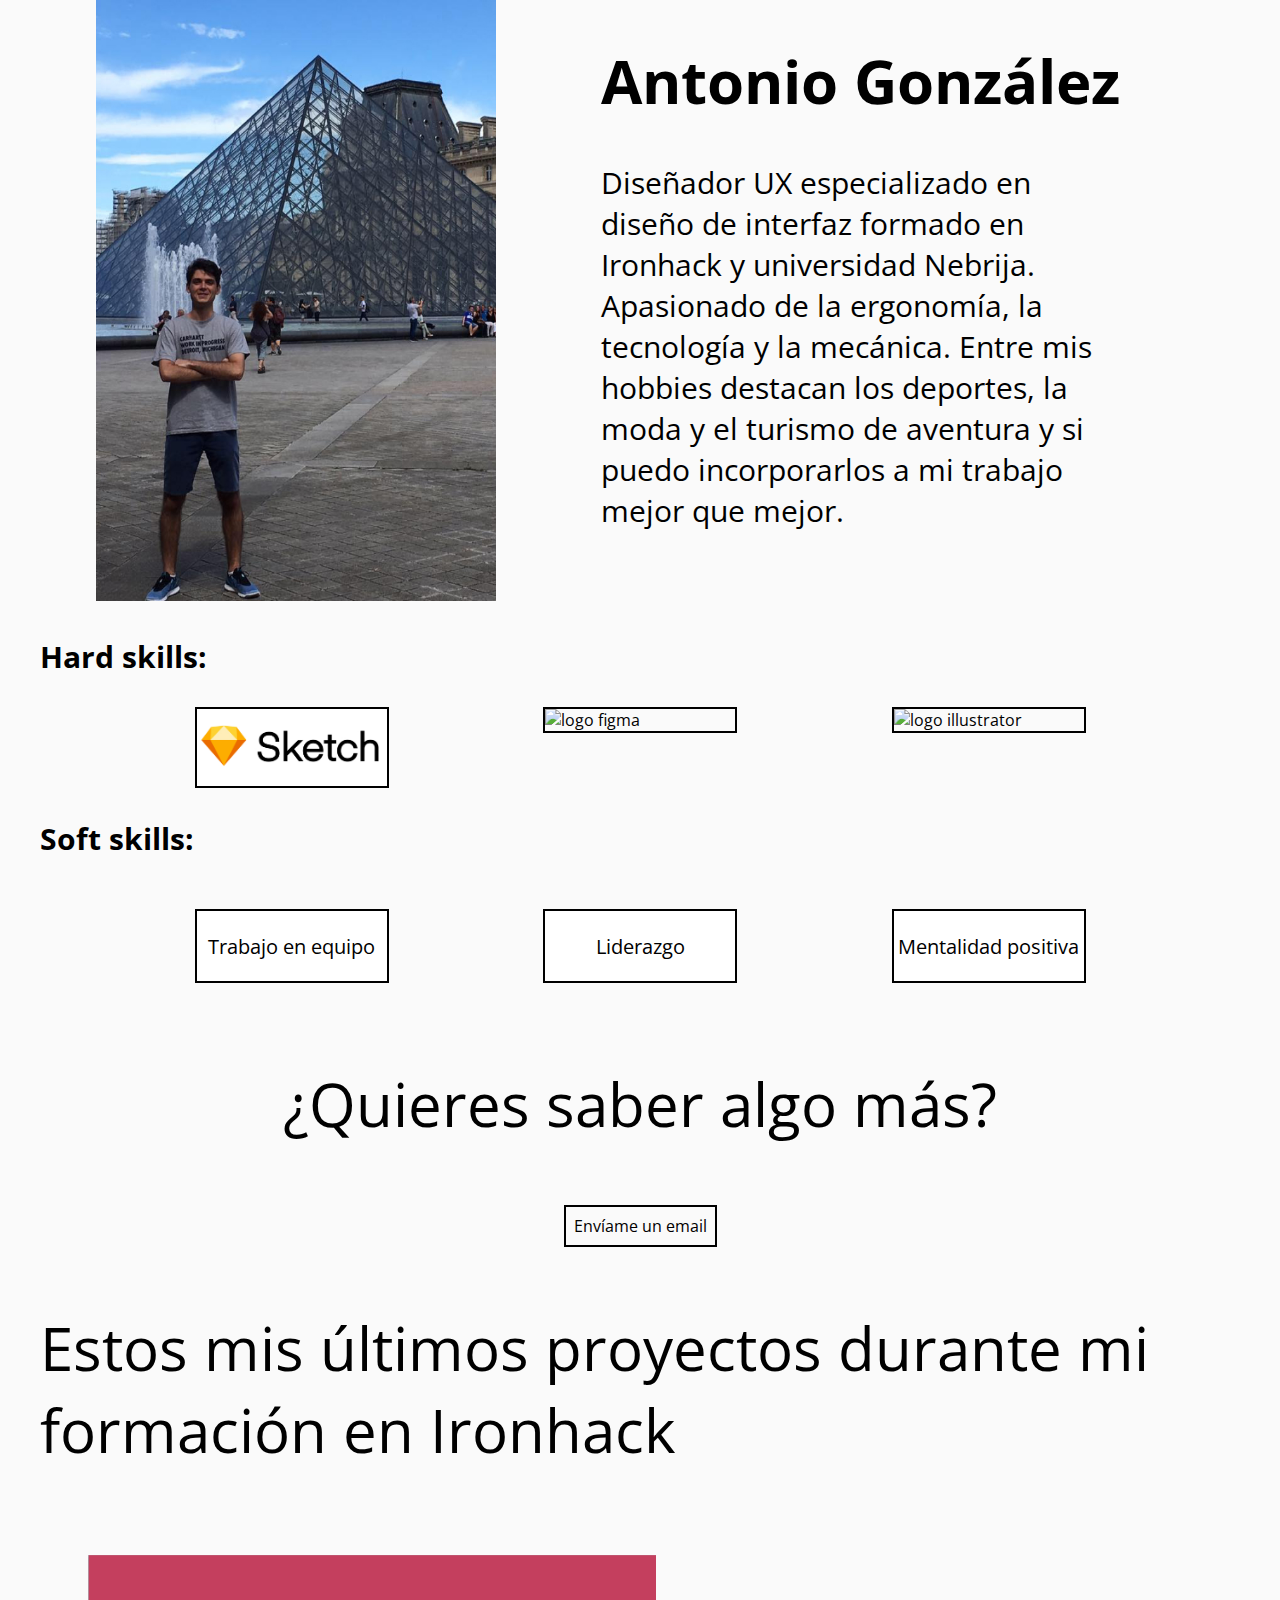
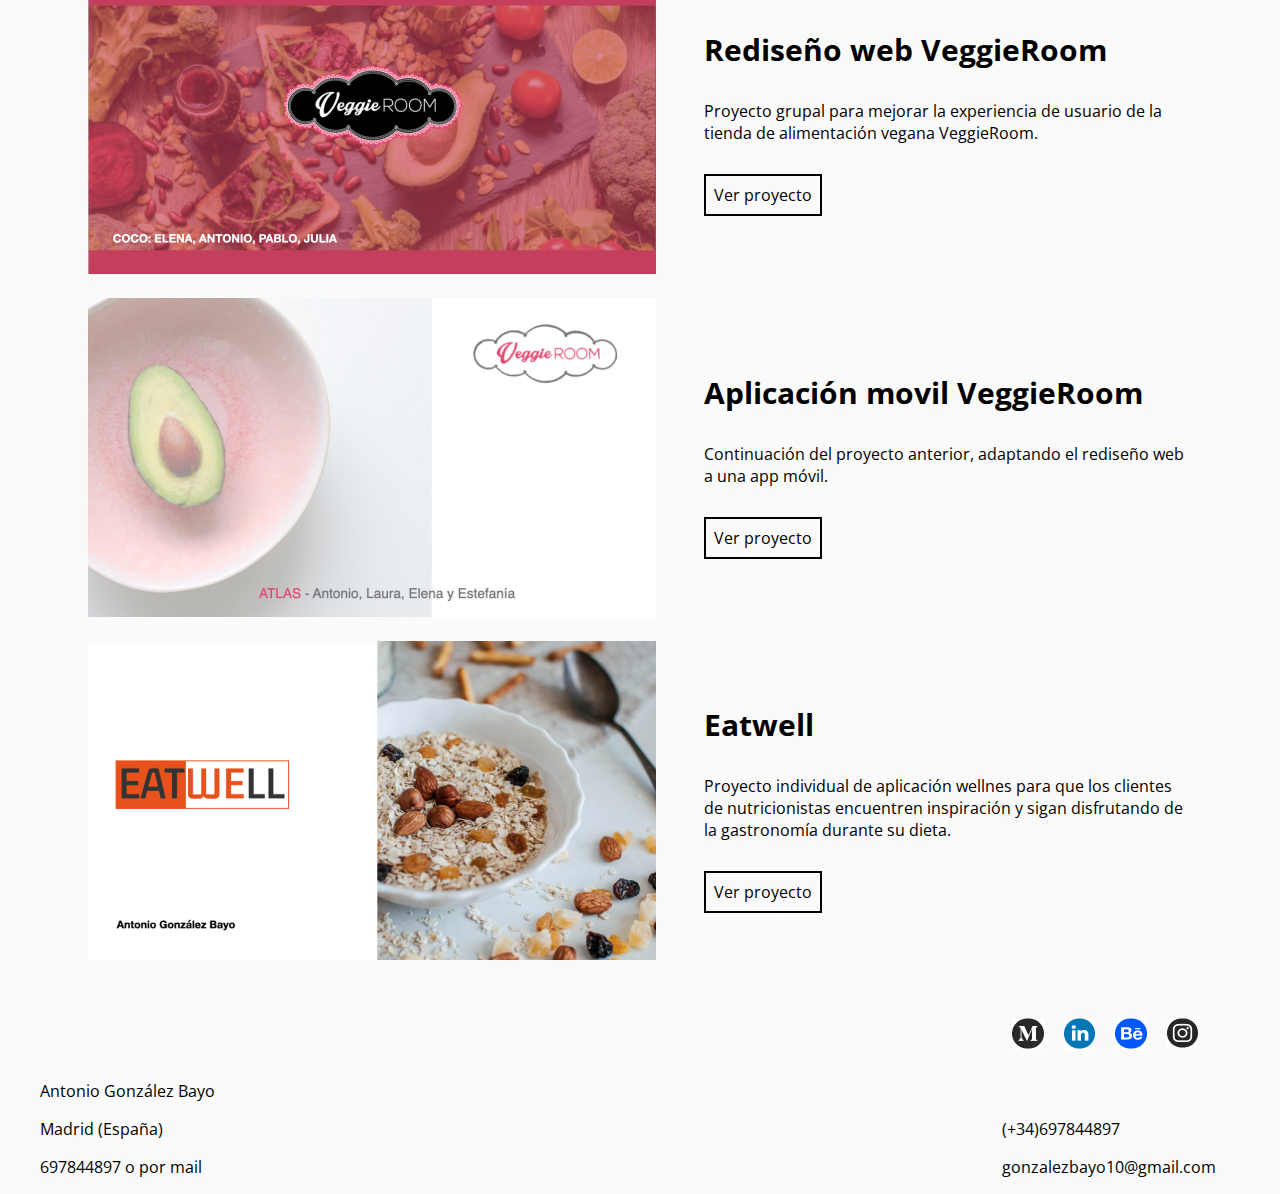
==== index.html @ b609bb6b "Add files via upload" ====
<!DOCTYPE html>
<html lang="en">
<head>
    <meta charset="UTF-8">
    <meta name="viewport" content="width=device-width, initial-scale=1.0">
    <title>Portfolio</title>
    <link rel="stylesheet" href="styles/style.css">
    <link href="https://fonts.googleapis.com/css2?family=Open+Sans:wght@300;400;600;700&display=swap" rel="stylesheet">


</head>
<div class="movil-content">
    Por favor, mira mi portfolio en un ordenador
</div>
<div class="desk-content">
<body>
    <header>
        <div>
            <img id="fotoperfil" src="img/FotoPerfil.jpg" alt="fotoperfil">
        </div>
        <div class="presentacion">
            
            <h1>Antonio González</h1>
            <p>Diseñador UX especializado en diseño de interfaz formado en Ironhack y universidad Nebrija. Apasionado de la ergonomía, la tecnología y la mecánica. Entre mis hobbies destacan los deportes, la moda y el turismo de aventura y si puedo incorporarlos a mi trabajo mejor que mejor.</p>    
        </div>
        </header>
    <main>
        <div>
            <h3>Hard skills:</h3>
            <div class="hardSkills">
                <img src="img/LogoSketchJPG.jpg" alt="logo sketch">
                <img src="imG/LogoFigma JPG.jpg" alt="logo figma">
                <img src="imG/LogoIllustratorJPG.jpg" alt="logo illustrator">
            </div>
            <h3>Soft skills:</h3>
            <div class="softSkills">
                <p>Trabajo en equipo</p>
                <p>Liderazgo</p>
                <p>Mentalidad positiva</p>
            </div>
            
        </div>
        <div class="contacto-rapido">
            <p id="pregunta"> ¿Quieres saber algo más?</p>
            <a href="mailto:gonzalezbayo10@gmail.com">Envíame un email</a>
        </div>
        <p id="estos">Estos mis últimos proyectos durante mi formación en Ironhack</p>
        <div class="proyectos">
            <div class="proyecto">
                <div class="imagenproyecto">
                    <img src="img/VeggieRoomDesk.jpg" alt="foto VeggieRoom desk">
                </div>
                <div class="resumen">
                    <h3>Rediseño web VeggieRoom</h3>
                    <p> Proyecto grupal para mejorar la experiencia de usuario de la tienda de alimentación vegana VeggieRoom. </p>
                    <a href="https://medium.com" target="blank" rel="noopener no referrer">Ver proyecto</a>
                </div>
                
            </div>
            <div class="proyecto">
                <div class="imagenproyecto">
                    <img src="img/VeggieRoomApp.jpg" alt="foto VeggieRoom app">
                </div>
                <div class="resumen">
                    <h3>Aplicación movil VeggieRoom</h3>
                    <p>Continuación del proyecto anterior, adaptando el rediseño web a una app móvil.</p>
                    <a href="https://medium.com" target="blank" rel="noopener no referrer">Ver proyecto</a>    
                </div>
            </div>
            <div class="proyecto">
                <div class="imagenproyecto">
                    <img src="img/EatwellApp.png" alt="foto eatwell">
                </div>
                <div class="resumen">
                    <h3>Eatwell</h3>
                    <p>Proyecto individual de aplicación wellnes para que los clientes de nutricionistas encuentren inspiración y sigan disfrutando de la gastronomía durante su dieta. </p>
                    <a href="https://medium.com" target="blank" rel="noopener no referrer">Ver proyecto</a>
                </div>

            </div>
        </div>
        <footer class="footer">
            <div class="media">
                <a href="https://medium.com" target="blank" rel="noopener no referrer">
                    <img src="img/Medium.jpg" alt="Logo medium">
                </a>
                <a href="https://www.linkedin.com/in/antonio-gonzález-bayo-5770051b6/" target="blank" rel="noopener no referrer">
                    <img src="img/LinkedIn.jpg" alt="Logo linkedin">

                </a>
                <a href="https://medium.com" target="blank" rel="noopener no referrer">
                    <img src="img/Behance.jpg" alt="Logo behance">

                </a>
                <a href="https://medium.com" target="blank" rel="noopener no referrer">
                    <img src="img/Instagram.jpg" alt="Logo instagram">

                </a>
            </div>
            <div class="pies">
                <div class="piecontacto">
                    <p>Antonio González Bayo</p>
                    <p>Madrid (España)</p>
                    <p>697844897 o por mail</p>
                </div>
                
                <div class="datos">
                    <p>(+34)697844897</p>
                    <p>gonzalezbayo10@gmail.com</p>
                </div>
            </div>
            
        </footer>
    </main>
</body>
</div>
</html>
---- styles/style.css ----
body{
    font-family: "open sans", sans-serif;
    background-color: #FAFAFA;
    max-width: 1200px;
    margin: 0 auto;
}

.hardSkills{
    display: flex;
    flex-direction: row;
    justify-content: space-evenly;
}
.hardSkills > img{
    width: 190px;
    height: 100%;
    border: 2px solid black;

}
    

.softSkills {
    display:flex;
    flex-direction: row;
    justify-content: space-evenly;
    
}
.softSkills > p {
    display: flex;
    width: 190px;
    height: 70px;
    background-color: white;
    align-items: center;
    justify-content: center;
    border: 2px solid black;
    font-size: 20px;

} 

.contacto-rapido{
    display: flex;
    flex-direction: column;
    align-items: center;
}
.media{
    display: flex;
    flex-direction: row;
    justify-content: flex-end;
    margin-right: 32px; 
}
.media > a {
    padding:10px;
}

.pies{
    display: flex;
    flex-direction: row;
    justify-content: space-between;
    align-items: flex-end;
    margin-right: 24px;
} 
.proyecto{
    display: flex;
    flex-direction: row;
    align-items: center;
    margin-left: 24px;
}
.proyecto > .imagenproyecto{
    display: flex;
    margin-left: 24px;
    margin-top: 24px;

}
.proyecto > .imagenproyecto img{
   height: 319px;
   width: 568px;
}

.proyecto > .resumen{
    margin-left: 48px;
    margin-right: 48px;
}
.proyecto > .resumen p{
    margin-bottom:40px;
}
footer{
    margin-top: 48px;
   
}
header{
    display: flex;
    flex-direction: row;
    margin-right: 64px;
    justify-content: space-evenly;

}
header p{
    font-size: 30px;
    width: 500px;
}

.presentacion{
    margin-left: 48px;
}

h1{
    font-size: 60px;
}
#pregunta{
    font-size: 60px;
}


#fotoperfil{
    width: 400px;
}
.contacto-rapido a{
    border: 2px solid black;
    padding: 8px;
    text-decoration: none;
    transition: all 1s ease;  
    color: black 
}
.contacto-rapido a:hover{
    background-color:black;
    color:white
 
}
.resumen a{
    border: 2px solid black;
    padding: 8px;
    text-decoration: none;
    transition: all 1s ease;  
    color: black 
}
.resumen a:hover{
    background-color:black;
    color:white
 
}
footer{
    font-size: 16px;
}
#estos{
    font-size: 60px;
}
h3 {
    font-size:30px;
}

.movil-content{
    display: none;
}
@media only screen and (max-width:415px){
    .desk-content{
        display: none;
    }
}
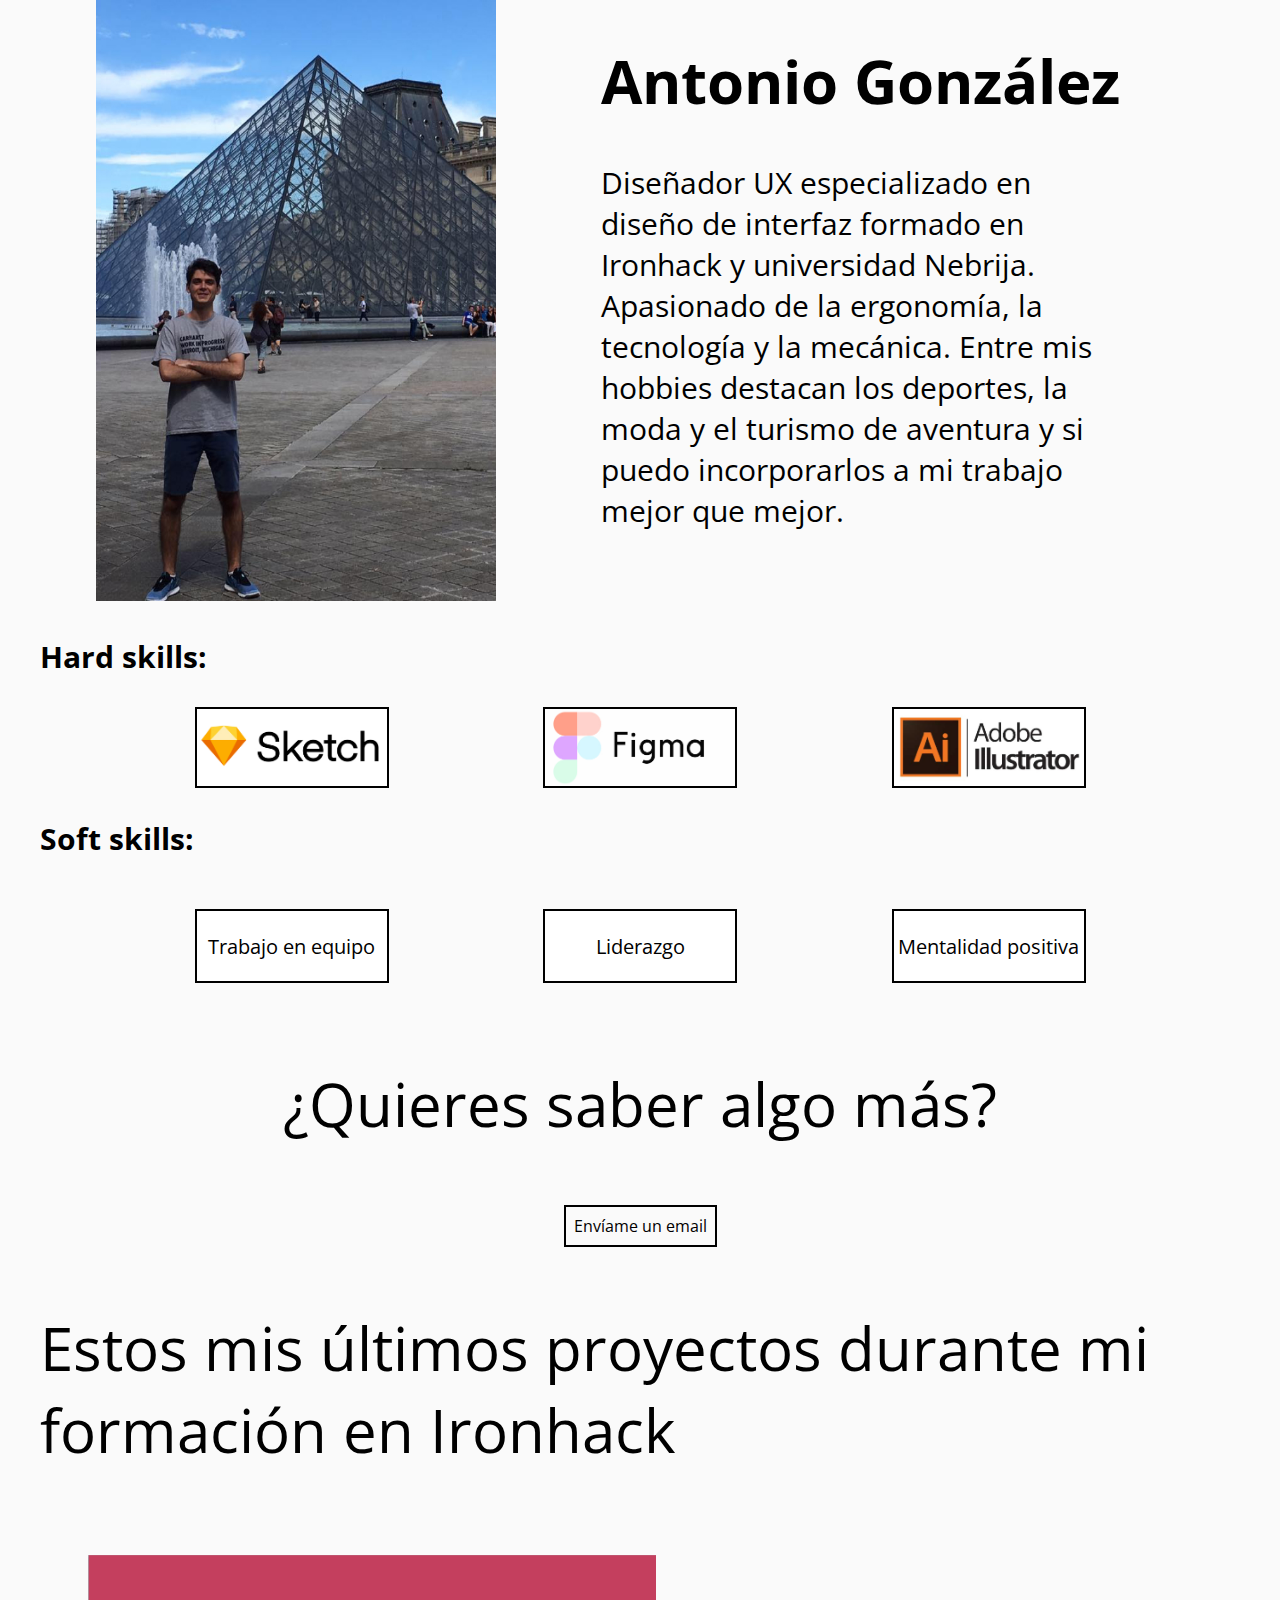
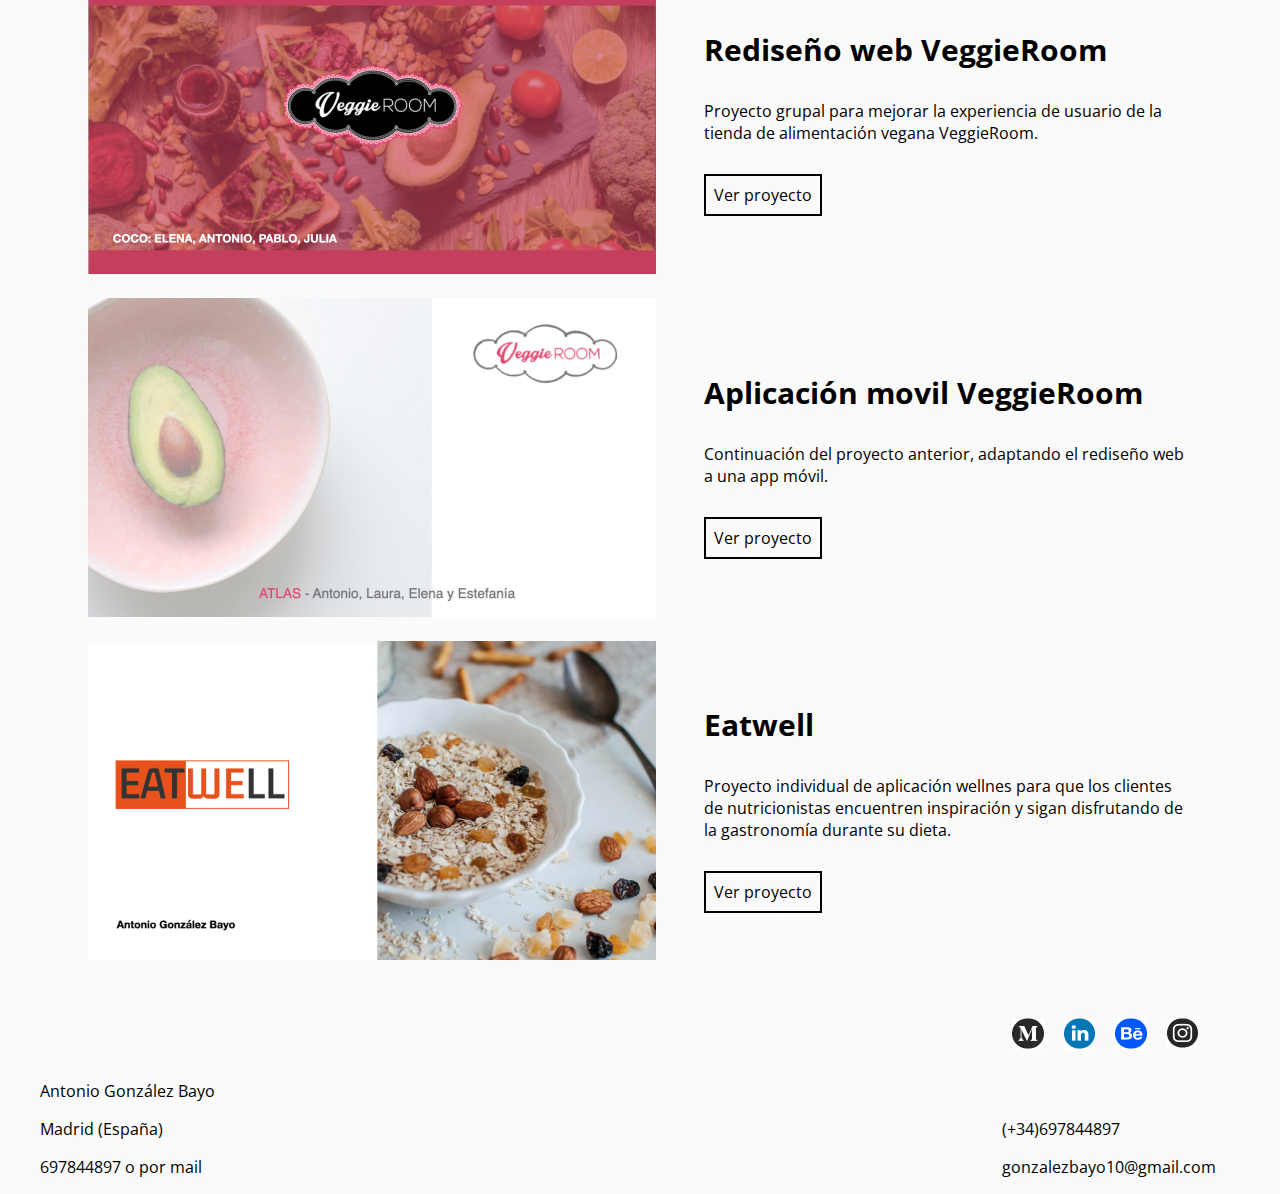
==== commit 5b3fb288: "Add files via upload" ====
--- a/index.html
+++ b/index.html
@@ -28,9 +28,9 @@
         <div>
             <h3>Hard skills:</h3>
             <div class="hardSkills">
-                <img src="img/LogoSketchJPG.jpg" alt="logo sketch">
-                <img src="imG/LogoFigma JPG.jpg" alt="logo figma">
-                <img src="imG/LogoIllustratorJPG.jpg" alt="logo illustrator">
+                <img src="img/logosketch.jpg" alt="logo sketch">
+                <img src="img/logofigma.jpg" alt="logo figma">
+                <img src="img/logoillustrator.jpg" alt="logo illustrator">
             </div>
             <h3>Soft skills:</h3>
             <div class="softSkills">
--- a/styles/style.css
+++ b/styles/style.css
@@ -154,4 +154,11 @@
     .desk-content{
         display: none;
     }
+    .movil-content{
+        display: flex;
+        flex-direction: row;
+        justify-content: center;
+        align-content: center;
+
+    }
 }
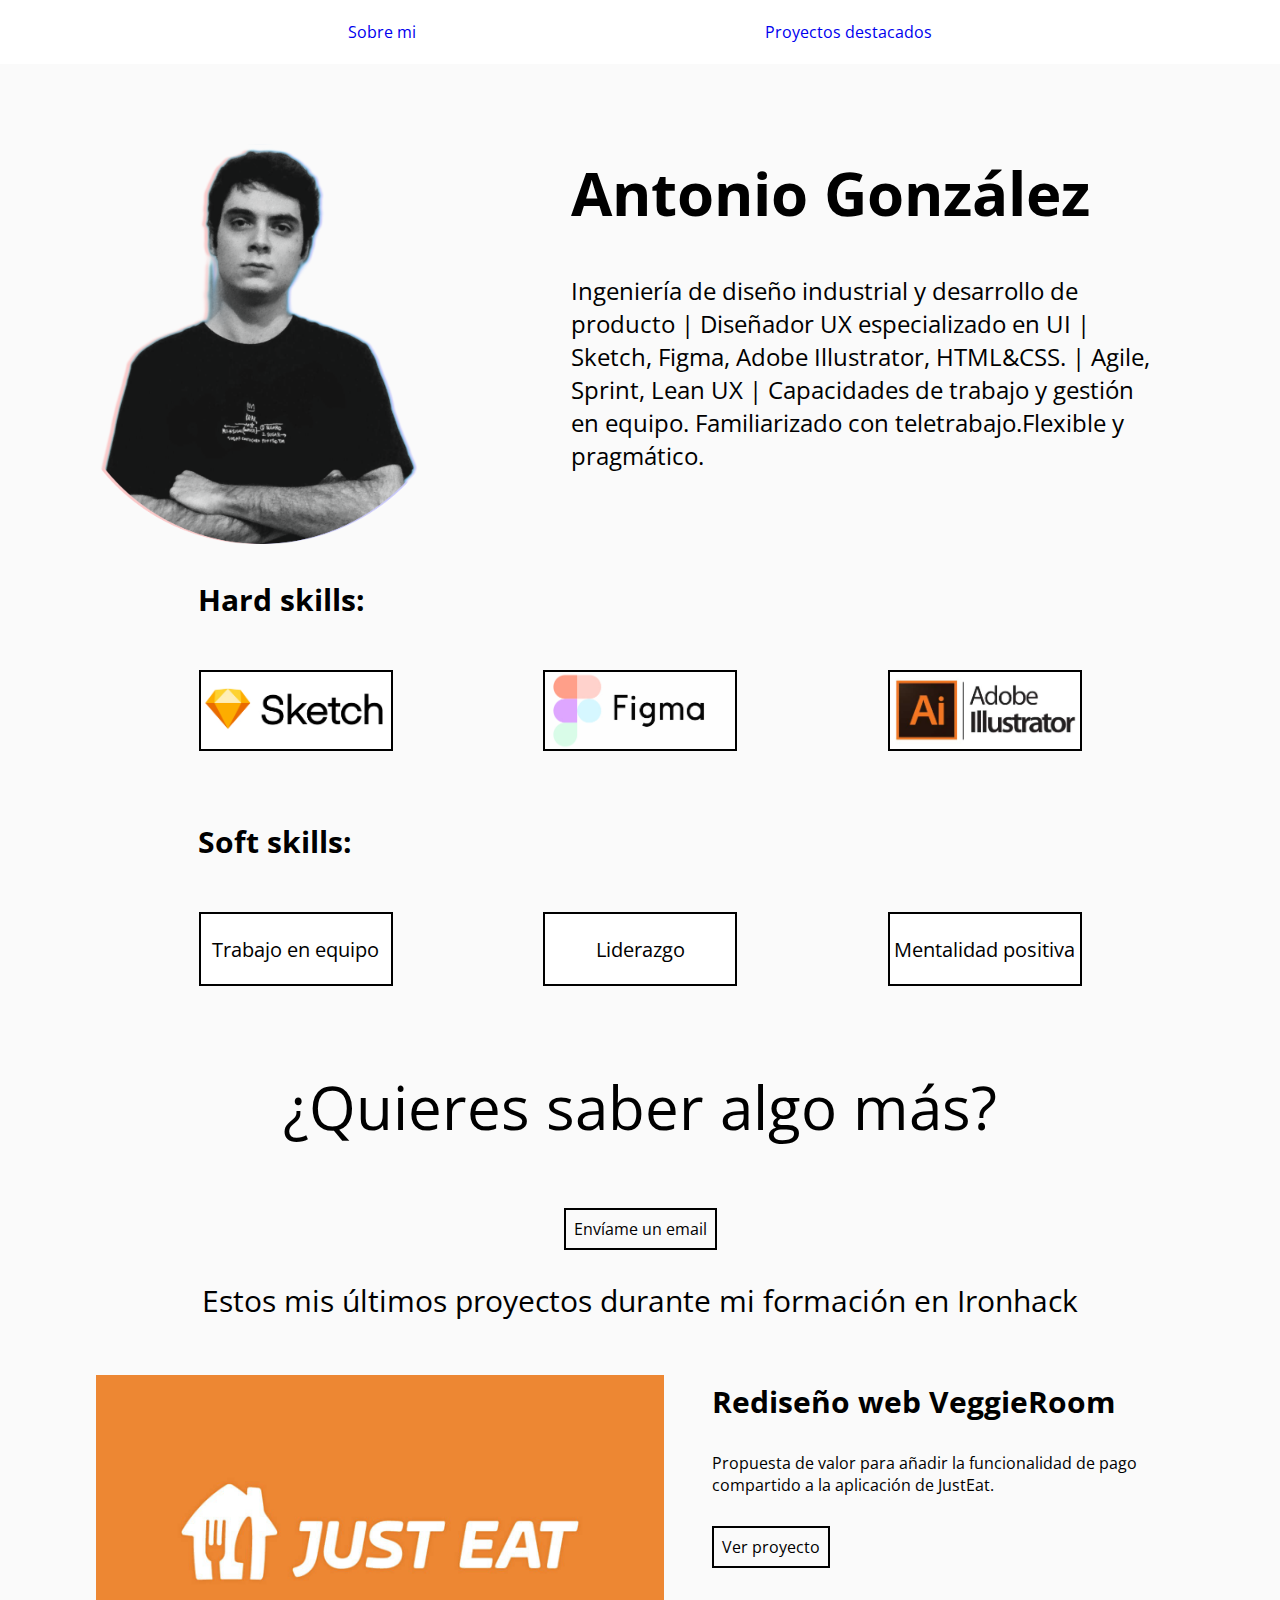
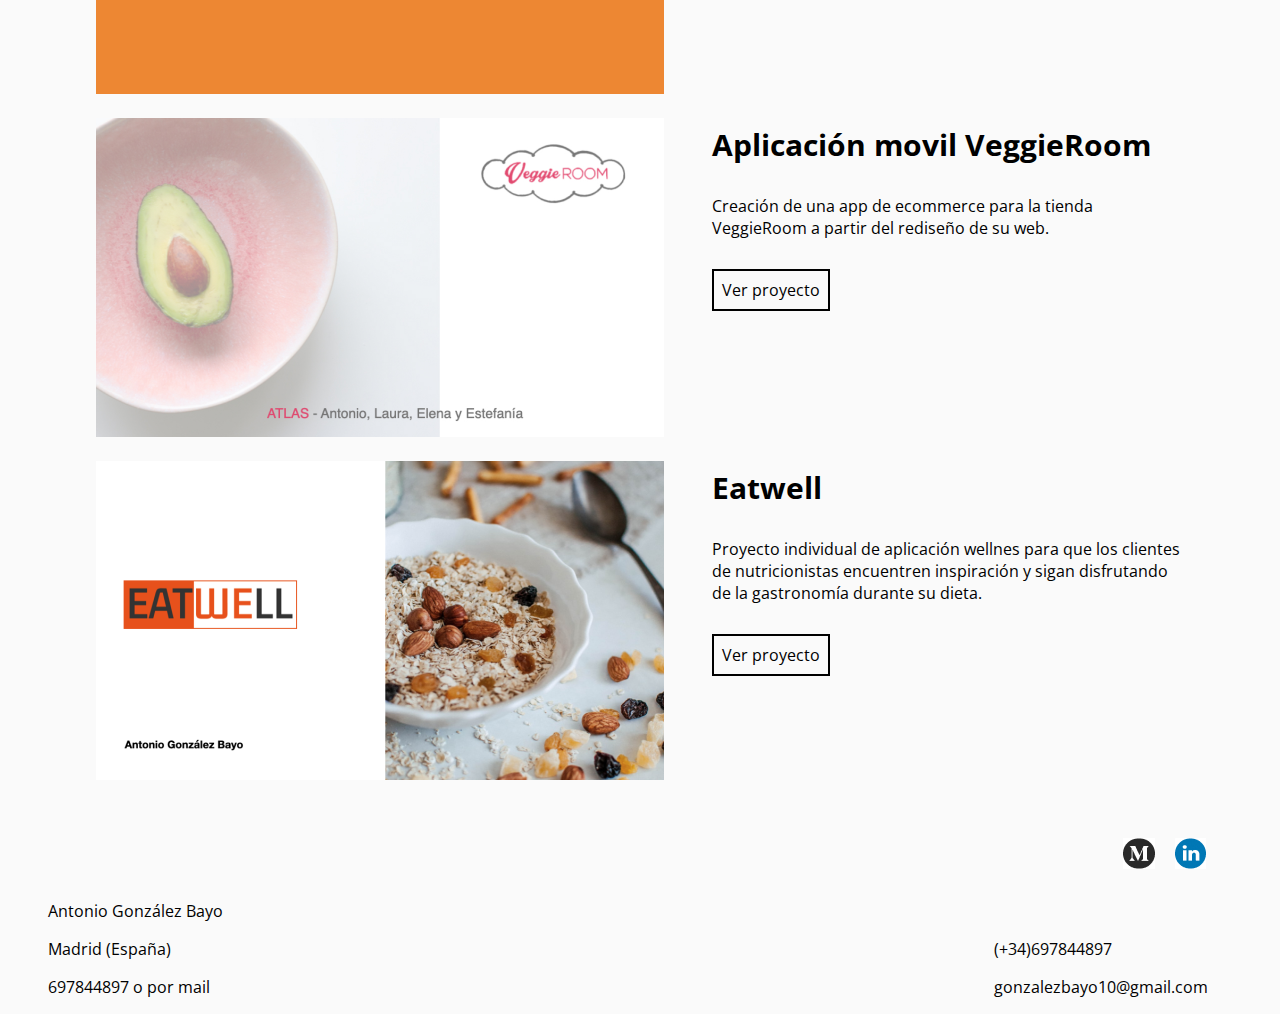
==== commit 92504534: "Add files via upload" ====
--- a/index.html
+++ b/index.html
@@ -14,25 +14,36 @@
 </div>
 <div class="desk-content">
 <body>
+    <div class="navvar">
+     <a class="link" href="#nombre" >
+        Sobre mi
+     </a>
+     <a class="link" href="#estos">
+         Proyectos destacados
+     </a>    
+    
+    </div>
+
     <header>
         <div>
-            <img id="fotoperfil" src="img/FotoPerfil.jpg" alt="fotoperfil">
+            <img id="fotoperfil" src="img/profile-pic.png" alt="fotoperfil">
         </div>
         <div class="presentacion">
             
-            <h1>Antonio González</h1>
-            <p>Diseñador UX especializado en diseño de interfaz formado en Ironhack y universidad Nebrija. Apasionado de la ergonomía, la tecnología y la mecánica. Entre mis hobbies destacan los deportes, la moda y el turismo de aventura y si puedo incorporarlos a mi trabajo mejor que mejor.</p>    
+            <h1 id="nombre">Antonio González</h1>
+          
+            <p>Ingeniería de diseño industrial y desarrollo de producto | Diseñador UX especializado en UI | Sketch, Figma, Adobe Illustrator, HTML&CSS. | Agile, Sprint, Lean UX | Capacidades de trabajo y gestión en equipo. Familiarizado con teletrabajo.Flexible y pragmático.</p>    
         </div>
-        </header>
+    </header>
     <main>
         <div>
-            <h3>Hard skills:</h3>
+            <h3 class="hard">Hard skills:</h3>
             <div class="hardSkills">
                 <img src="img/logosketch.jpg" alt="logo sketch">
                 <img src="img/logofigma.jpg" alt="logo figma">
                 <img src="img/logoillustrator.jpg" alt="logo illustrator">
             </div>
-            <h3>Soft skills:</h3>
+            <h3 class="soft">Soft skills:</h3>
             <div class="softSkills">
                 <p>Trabajo en equipo</p>
                 <p>Liderazgo</p>
@@ -48,12 +59,12 @@
         <div class="proyectos">
             <div class="proyecto">
                 <div class="imagenproyecto">
-                    <img src="img/VeggieRoomDesk.jpg" alt="foto VeggieRoom desk">
+                    <img src="img/justeat.jpg" alt="foto VeggieRoom desk">
                 </div>
                 <div class="resumen">
                     <h3>Rediseño web VeggieRoom</h3>
-                    <p> Proyecto grupal para mejorar la experiencia de usuario de la tienda de alimentación vegana VeggieRoom. </p>
-                    <a href="https://medium.com" target="blank" rel="noopener no referrer">Ver proyecto</a>
+                    <p> Propuesta de valor para añadir la funcionalidad de pago compartido a la aplicación de JustEat. </p>
+                    <a href="https://gonzalezbayo.medium.com/just-eat-add-a-feature-ab7b5312e1d1" target="blank" rel="noopener no referrer">Ver proyecto</a>
                 </div>
                 
             </div>
@@ -63,8 +74,8 @@
                 </div>
                 <div class="resumen">
                     <h3>Aplicación movil VeggieRoom</h3>
-                    <p>Continuación del proyecto anterior, adaptando el rediseño web a una app móvil.</p>
-                    <a href="https://medium.com" target="blank" rel="noopener no referrer">Ver proyecto</a>    
+                    <p>Creación de una app de ecommerce para la tienda VeggieRoom a partir del rediseño de su web.</p>
+                    <a href="https://gonzalezbayo.medium.com/creaci%C3%B3n-de-app-m%C3%B3vil-para-veggieroom-tienda-de-alimentaci%C3%B3n-vegana-426e846eb2ea" target="blank" rel="noopener no referrer">Ver proyecto</a>    
                 </div>
             </div>
             <div class="proyecto">
@@ -74,7 +85,7 @@
                 <div class="resumen">
                     <h3>Eatwell</h3>
                     <p>Proyecto individual de aplicación wellnes para que los clientes de nutricionistas encuentren inspiración y sigan disfrutando de la gastronomía durante su dieta. </p>
-                    <a href="https://medium.com" target="blank" rel="noopener no referrer">Ver proyecto</a>
+                    <a href="https://gonzalezbayo.medium.com/proyecto-individual-soluci%C3%B3n-de-un-problema-general-3382b155b1cc" target="blank" rel="noopener no referrer">Ver proyecto</a>
                 </div>
 
             </div>
@@ -88,14 +99,8 @@
                     <img src="img/LinkedIn.jpg" alt="Logo linkedin">
 
                 </a>
-                <a href="https://medium.com" target="blank" rel="noopener no referrer">
-                    <img src="img/Behance.jpg" alt="Logo behance">
-
-                </a>
-                <a href="https://medium.com" target="blank" rel="noopener no referrer">
-                    <img src="img/Instagram.jpg" alt="Logo instagram">
-
-                </a>
+                
+                
             </div>
             <div class="pies">
                 <div class="piecontacto">
--- a/styles/style.css
+++ b/styles/style.css
@@ -1,7 +1,6 @@
 body{
     font-family: "open sans", sans-serif;
     background-color: #FAFAFA;
-    max-width: 1200px;
     margin: 0 auto;
 }
 
@@ -9,11 +8,20 @@
     display: flex;
     flex-direction: row;
     justify-content: space-evenly;
+    padding-bottom: 40px;
 }
 .hardSkills > img{
     width: 190px;
     height: 100%;
     border: 2px solid black;
+
+}
+.hard{
+    margin-left: 150px;
+    padding-bottom: 20px;
+}
+.soft{
+    margin-left: 150px;
 
 }
     
@@ -45,7 +53,7 @@
     display: flex;
     flex-direction: row;
     justify-content: flex-end;
-    margin-right: 32px; 
+    margin-right: 16px; 
 }
 .media > a {
     padding:10px;
@@ -61,7 +69,7 @@
 .proyecto{
     display: flex;
     flex-direction: row;
-    align-items: center;
+    align-items: top;
     margin-left: 24px;
 }
 .proyecto > .imagenproyecto{
@@ -84,22 +92,31 @@
 }
 footer{
     margin-top: 48px;
-   
+   padding-bottom:px ;
 }
 header{
     display: flex;
     flex-direction: row;
     margin-right: 64px;
+    padding-top: 64px;
     justify-content: space-evenly;
 
 }
 header p{
-    font-size: 30px;
-    width: 500px;
+    font-size: 24px;
+    width: 584px;
+}
+#fotoperfil{
+    padding-top: 80px;
+}
+main{
+    margin-left: 48px;
+    margin-right: 48px;
 }
 
 .presentacion{
     margin-left: 48px;
+    padding-top: 48px;
 }
 
 h1{
@@ -162,3 +179,23 @@
 
     }
 }
+#estos{
+    font-size: 30px;
+    display: flex;
+    justify-content: center;
+}
+.navvar{
+    display: flex;
+    background-color: white;
+    position: fixed;
+    top: 0;
+    width: 100%;
+    justify-content: space-evenly;
+    align-items: center;
+    height: 64px;
+    
+}
+.link{
+    text-decoration: none;
+    color: b;
+}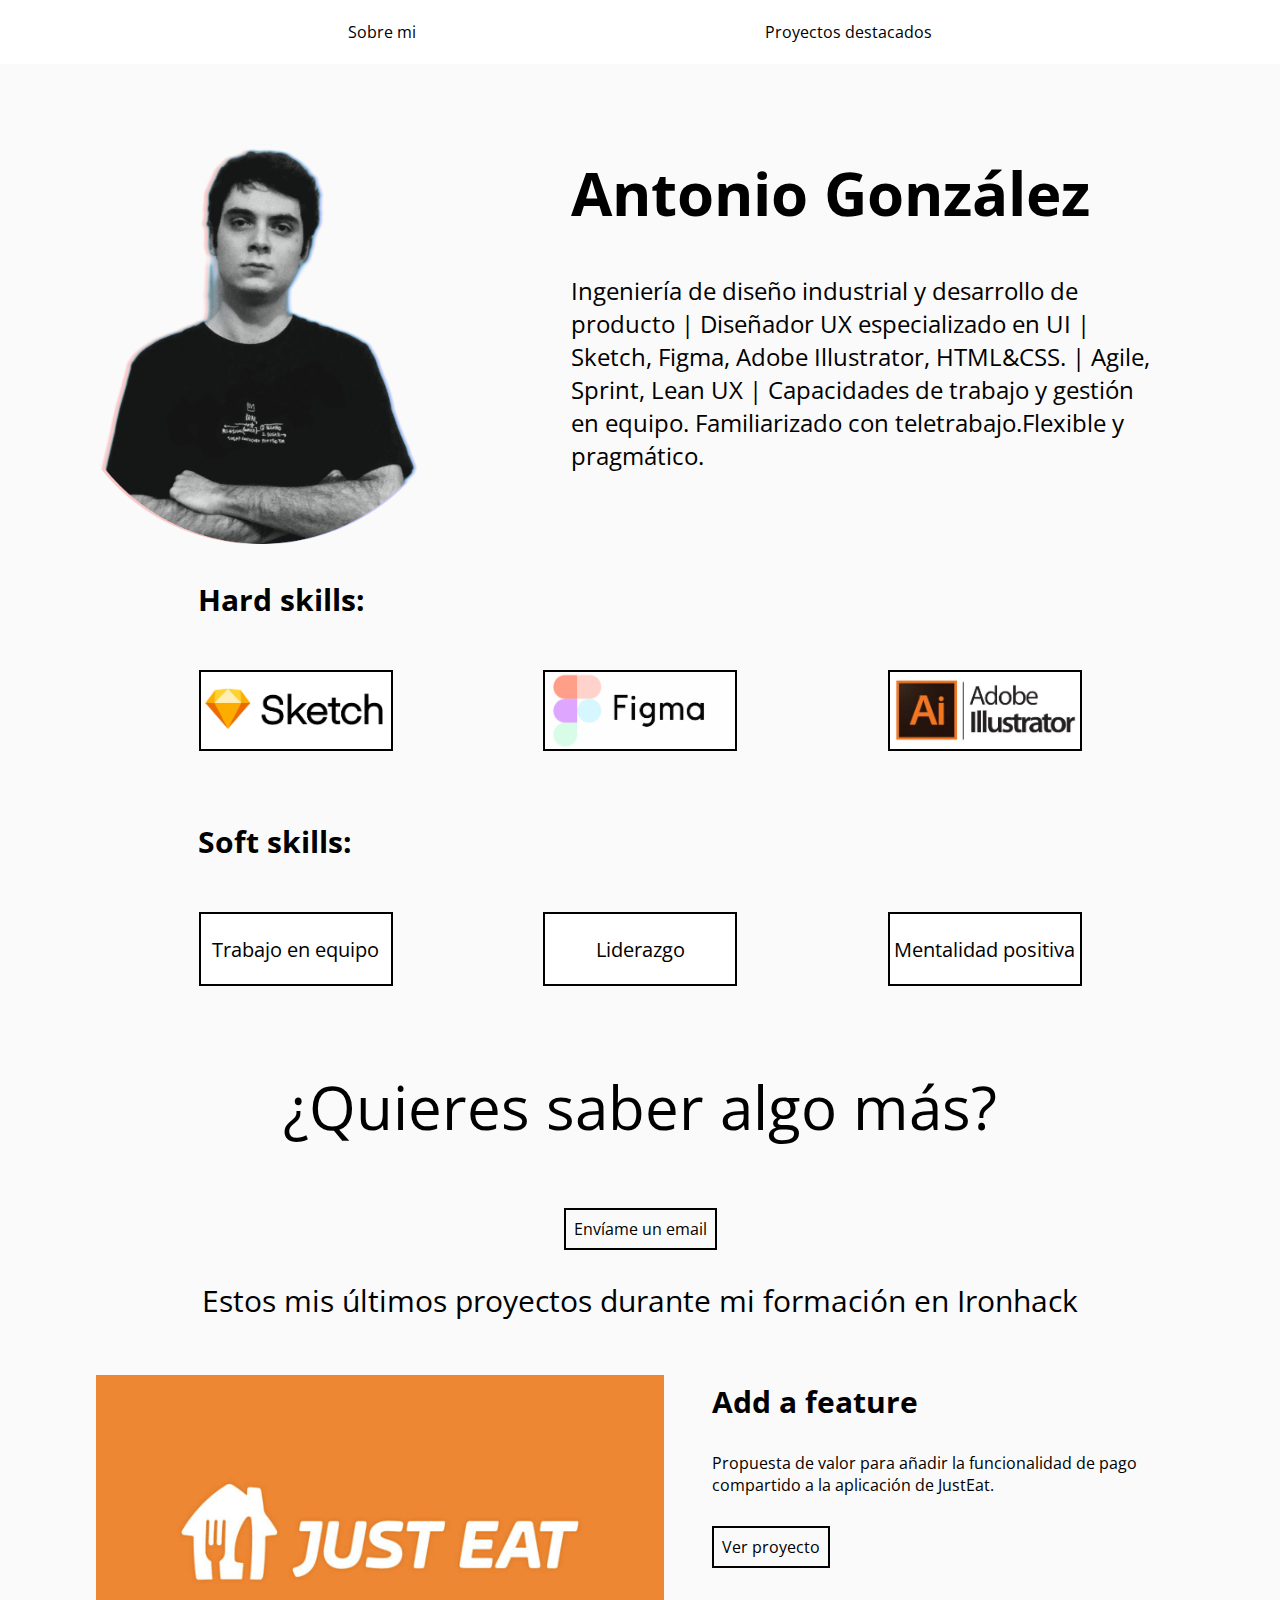
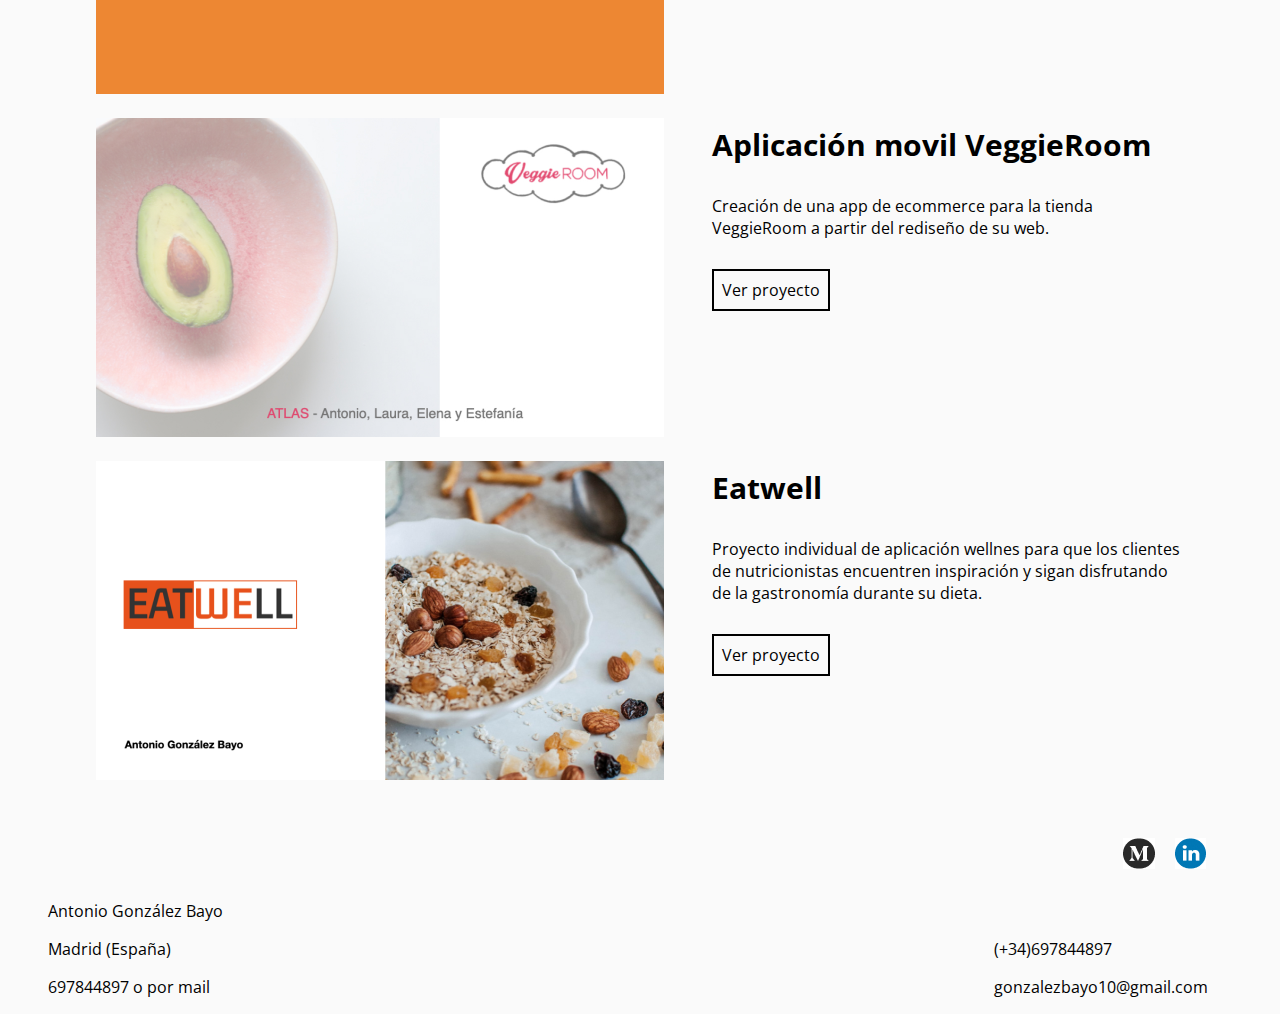
==== commit 8e51e1fc: "Add files via upload" ====
--- a/index.html
+++ b/index.html
@@ -18,8 +18,8 @@
      <a class="link" href="#nombre" >
         Sobre mi
      </a>
-     <a class="link" href="#estos">
-         Proyectos destacados
+     <a class="link" href="#estos" >
+        Proyectos destacados
      </a>    
     
     </div>
@@ -62,7 +62,7 @@
                     <img src="img/justeat.jpg" alt="foto VeggieRoom desk">
                 </div>
                 <div class="resumen">
-                    <h3>Rediseño web VeggieRoom</h3>
+                    <h3>Add a feature</h3>
                     <p> Propuesta de valor para añadir la funcionalidad de pago compartido a la aplicación de JustEat. </p>
                     <a href="https://gonzalezbayo.medium.com/just-eat-add-a-feature-ab7b5312e1d1" target="blank" rel="noopener no referrer">Ver proyecto</a>
                 </div>
--- a/styles/style.css
+++ b/styles/style.css
@@ -197,5 +197,5 @@
 }
 .link{
     text-decoration: none;
-    color: b;
+    color: black;
 }